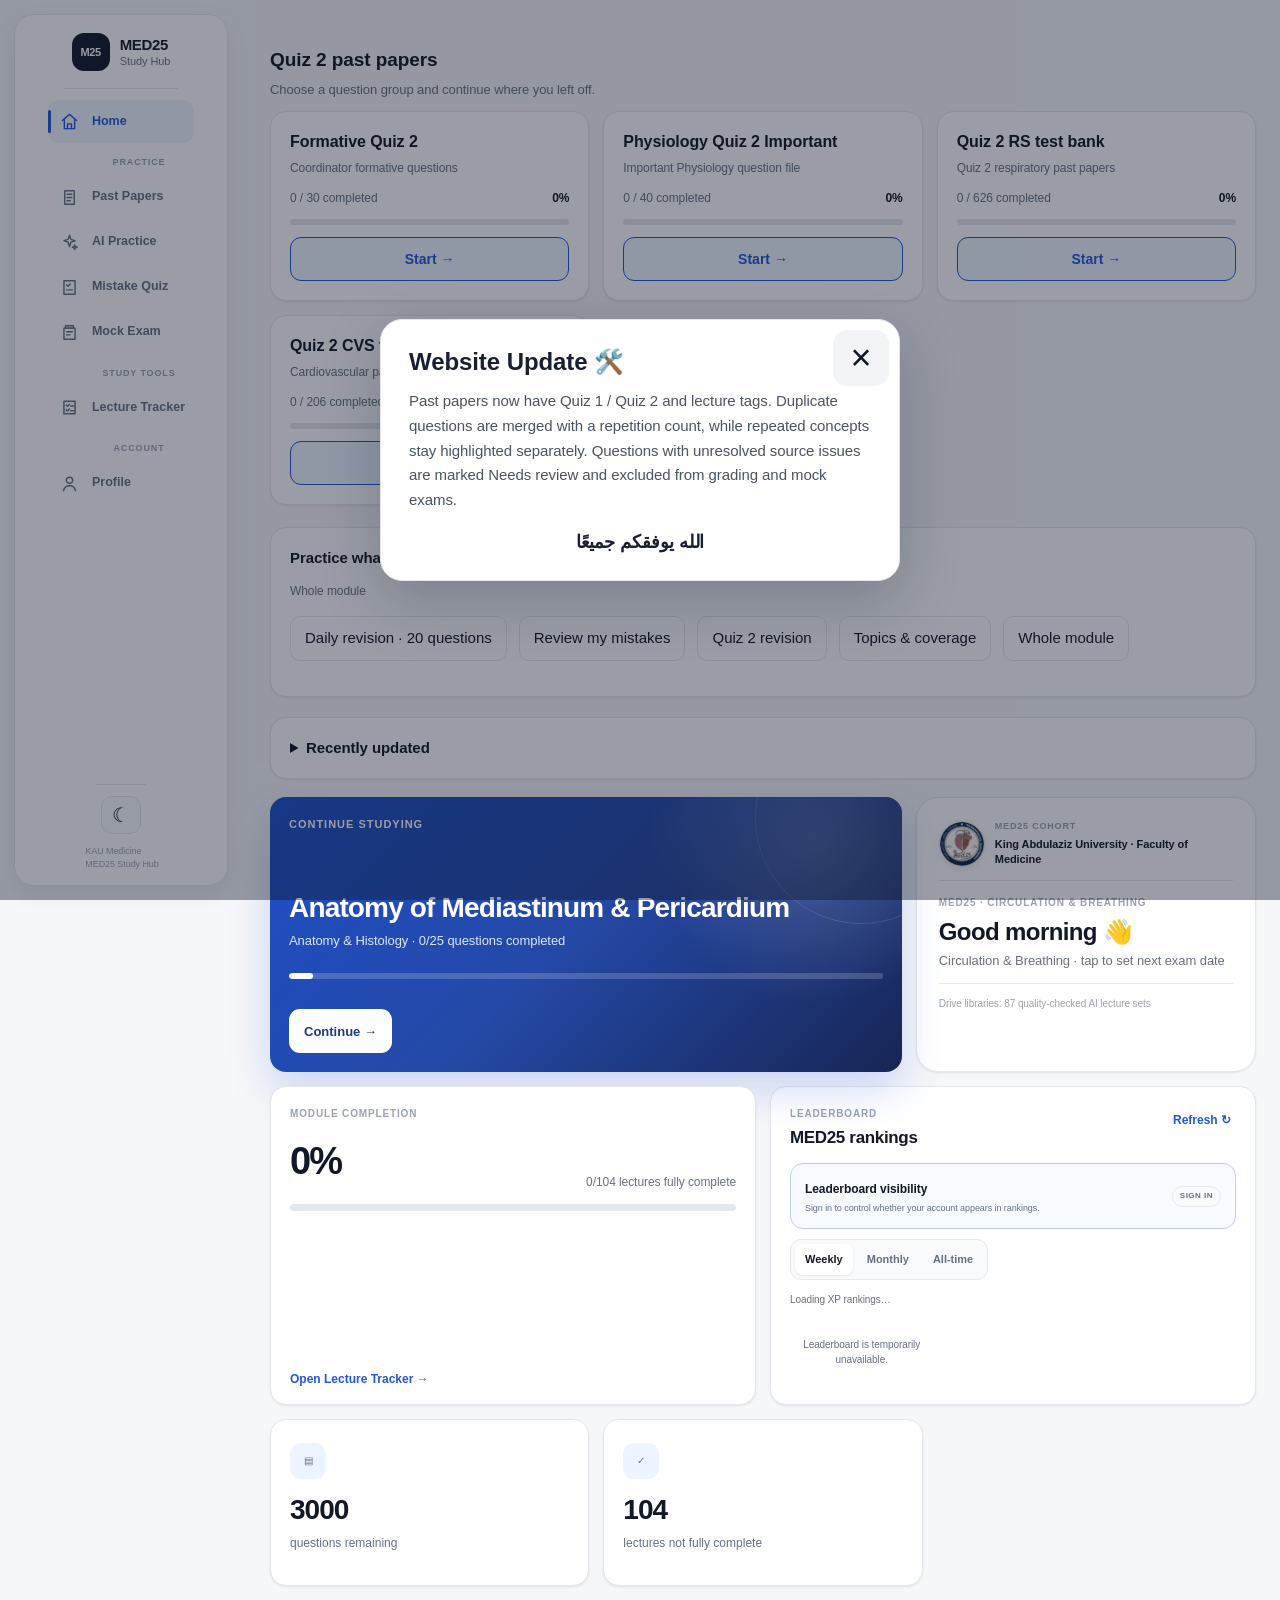
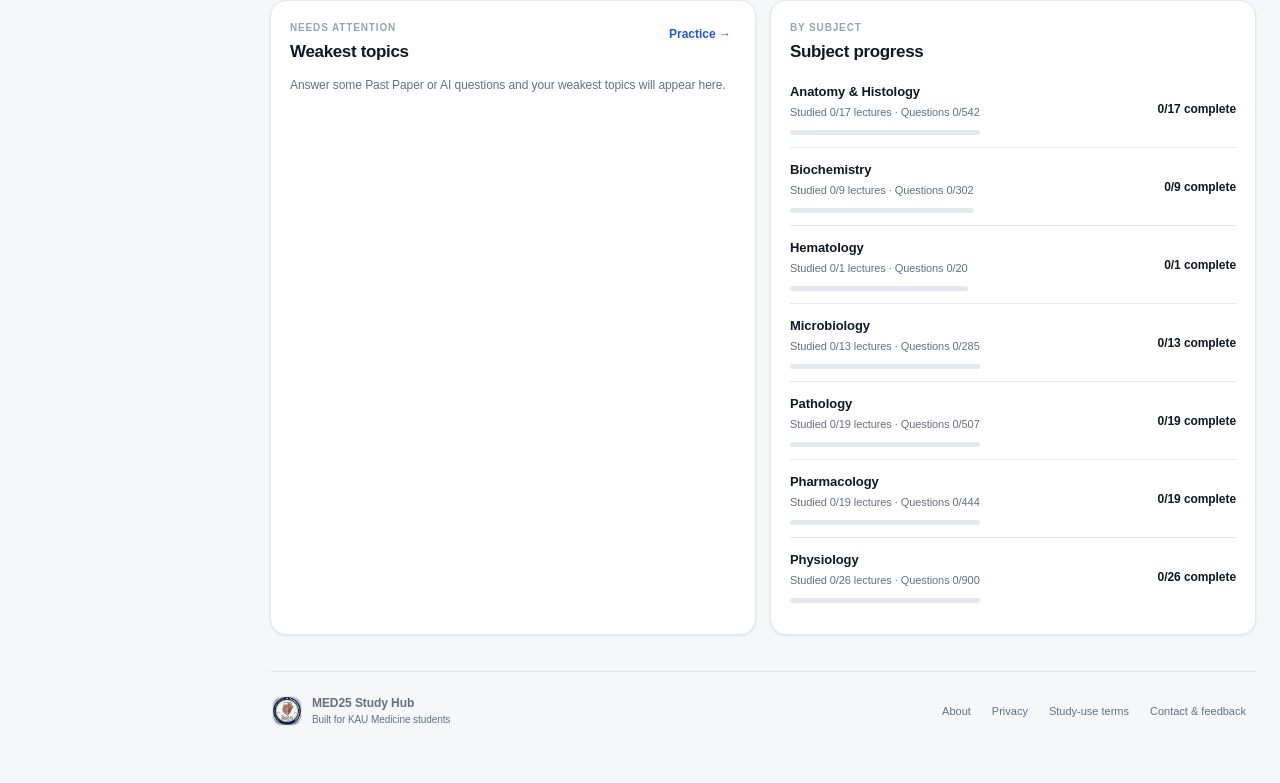
==== index.html @ a440628d "Give default account icons varied consistent colors across profiles and rankings" ====
<!doctype html>
<html lang="en">
<head>
<meta charset="utf-8">
<meta name="viewport" content="width=device-width,initial-scale=1">
<title>MED25 Study Hub</title>
<style>
body{font-family:-apple-system,BlinkMacSystemFont,"Segoe UI",sans-serif;margin:0;background:#f8fafc;color:#101828}
#hubLoader{min-height:100vh;display:grid;place-items:center;padding:24px;text-align:center}
#hubLoader b{font-size:20px}#hubLoader span{display:block;color:#667085;margin-top:8px;font-size:13px}
</style>
</head>
<body>
<div id="hubLoader"><div><b>Loading MED25 Study Hub…</b><span>Home · Past Papers · AI Questions</span></div></div>
<script src="med25-content-patch.js?v=20261013"></script>
<script src="study-hub-loader.js?v=20261020iconcolors"></script>
<script src="xp-reliability.js?v=2"></script>
</body>
</html>
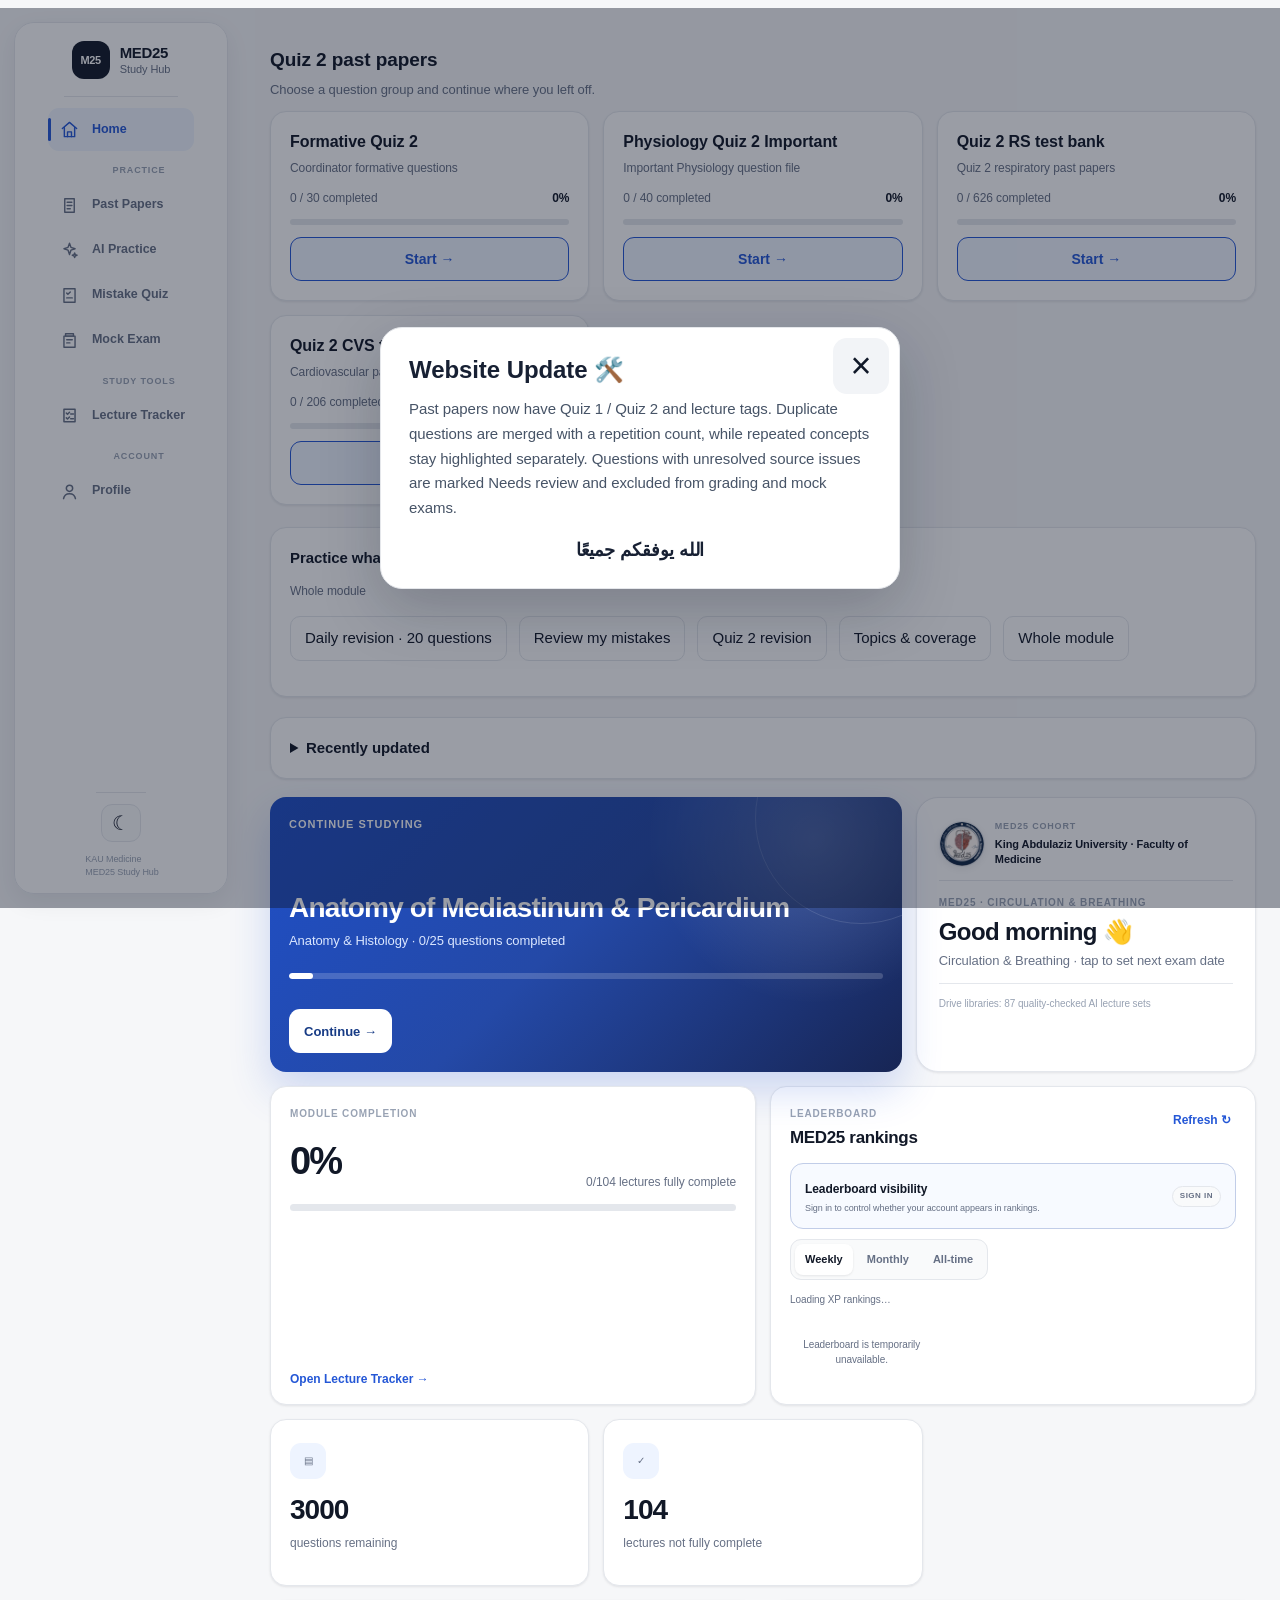
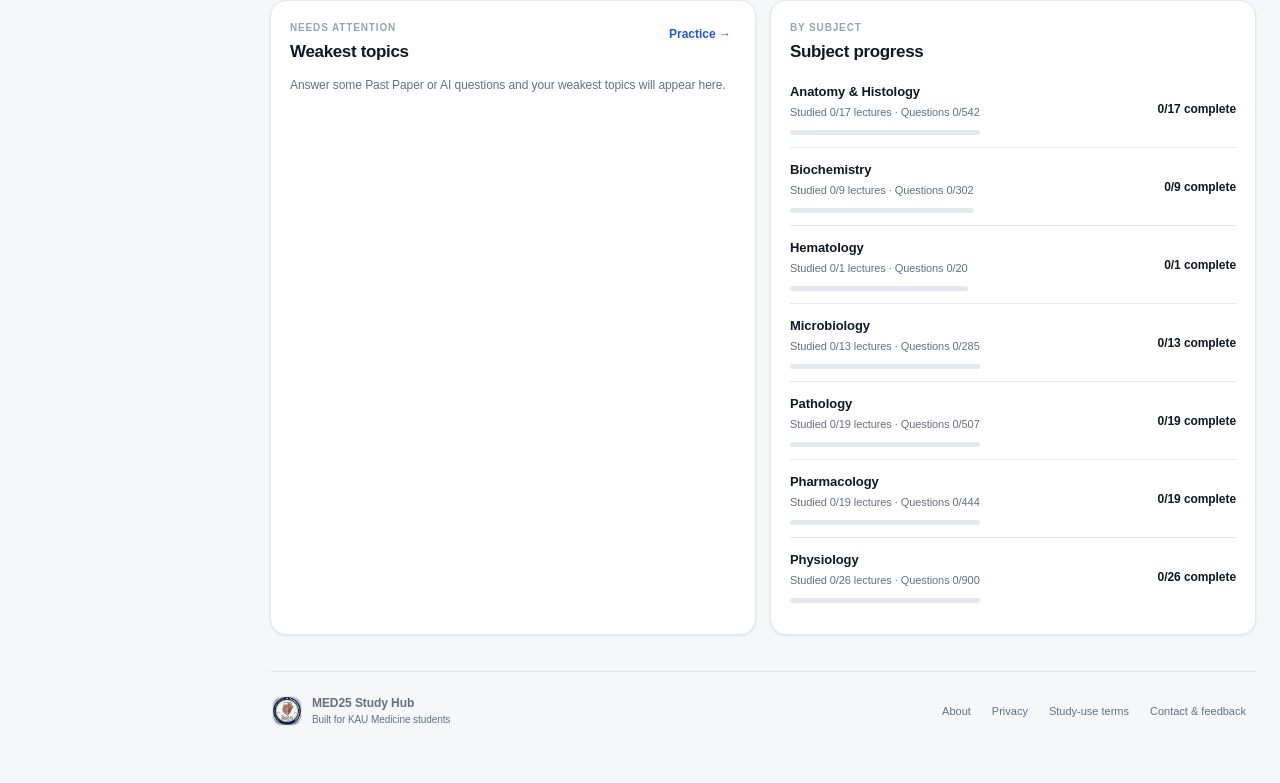
==== commit 0fd231cd: "Enforce background-based black or white initials across all player icons" ====
--- a/index.html
+++ b/index.html
@@ -13,7 +13,7 @@
 <body>
 <div id="hubLoader"><div><b>Loading MED25 Study Hub…</b><span>Home · Past Papers · AI Questions</span></div></div>
 <script src="med25-content-patch.js?v=20261013"></script>
-<script src="study-hub-loader.js?v=20261020iconcolors"></script>
+<script src="study-hub-loader.js?v=20261020icontext"></script>
 <script src="xp-reliability.js?v=2"></script>
 </body>
 </html>
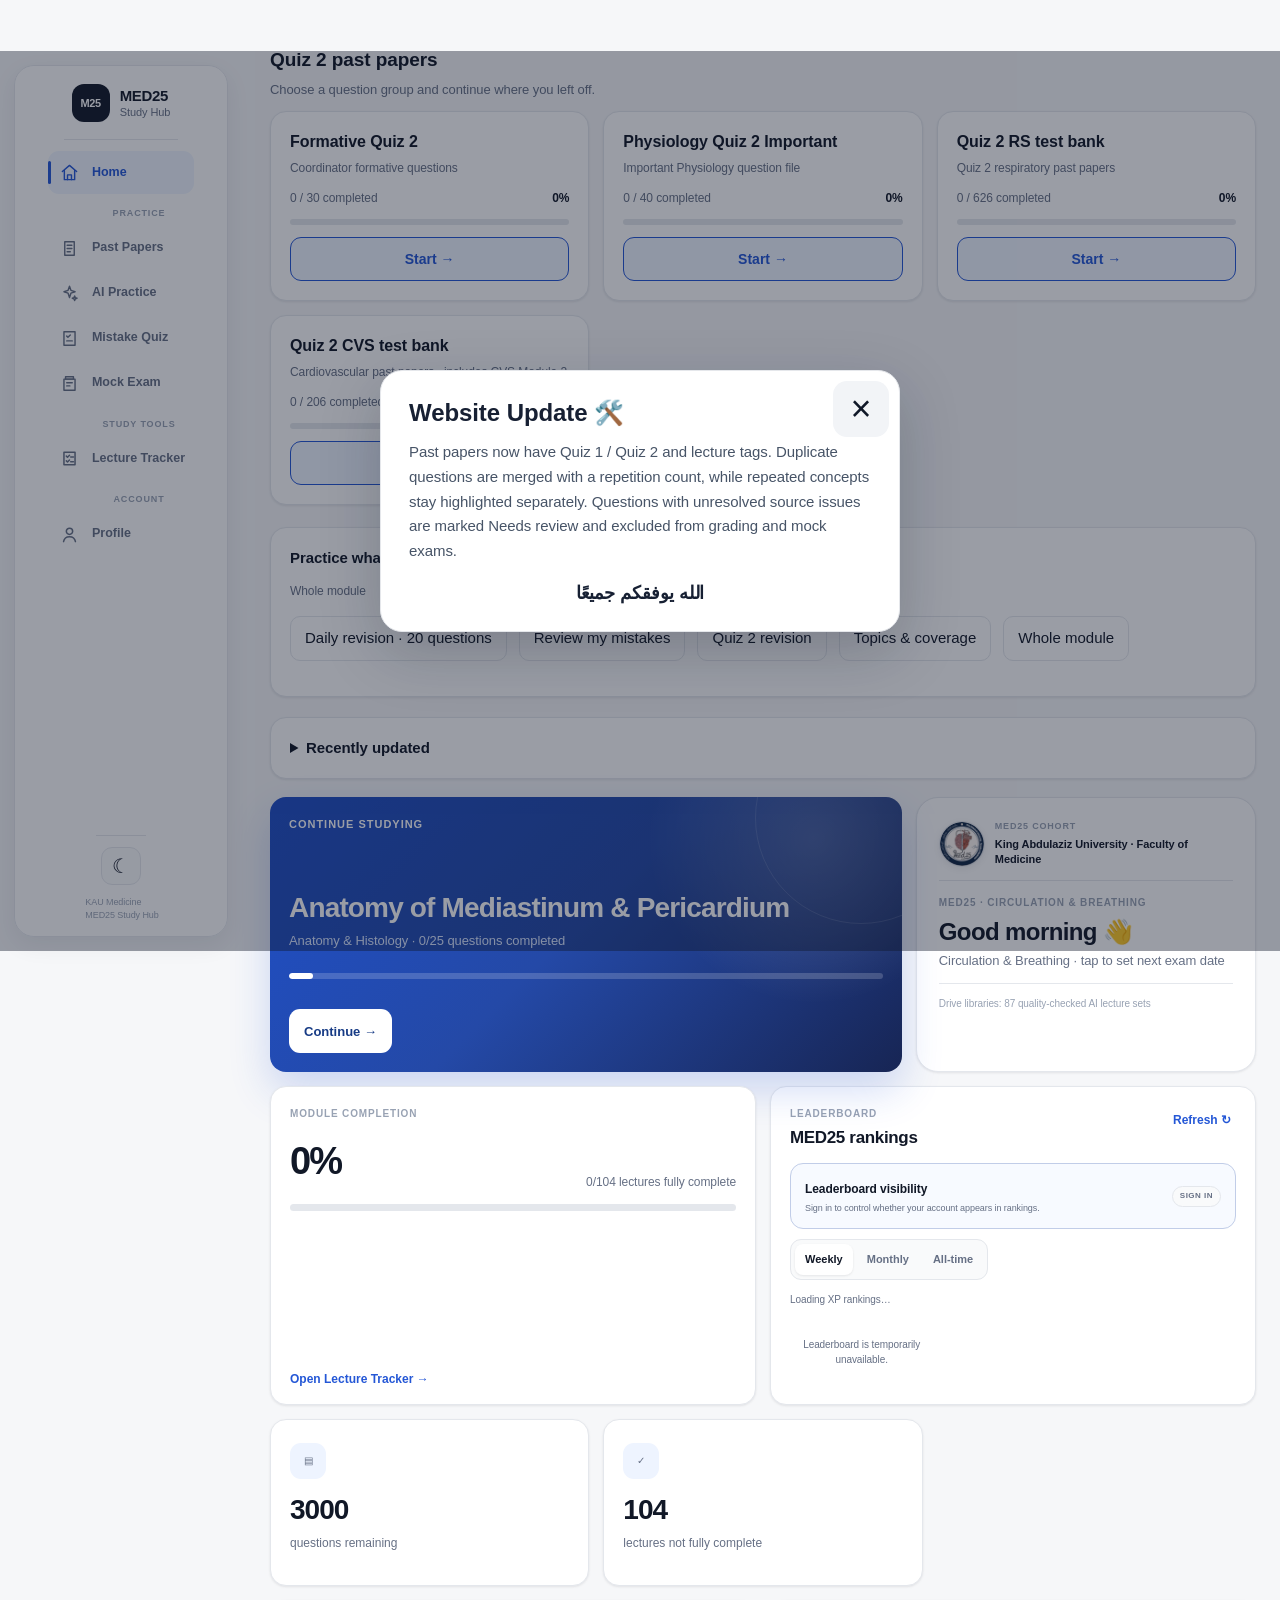
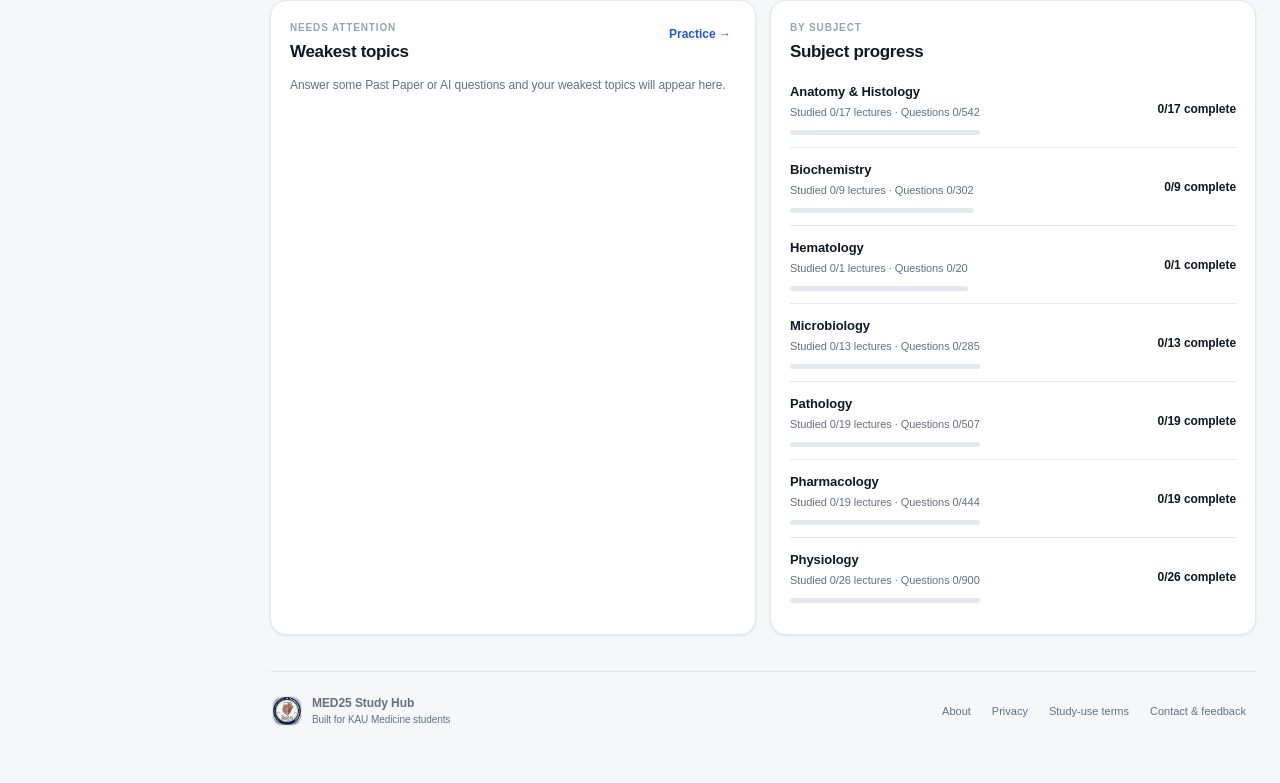
==== commit a789c6f5: "Restore Quiz 2 formative wording and supplied answer keys exactly" ====
--- a/index.html
+++ b/index.html
@@ -13,7 +13,7 @@
 <body>
 <div id="hubLoader"><div><b>Loading MED25 Study Hub…</b><span>Home · Past Papers · AI Questions</span></div></div>
 <script src="med25-content-patch.js?v=20261013"></script>
-<script src="study-hub-loader.js?v=20261020icontext"></script>
+<script src="study-hub-loader.js?v=20261020formativeoriginal"></script>
 <script src="xp-reliability.js?v=2"></script>
 </body>
 </html>
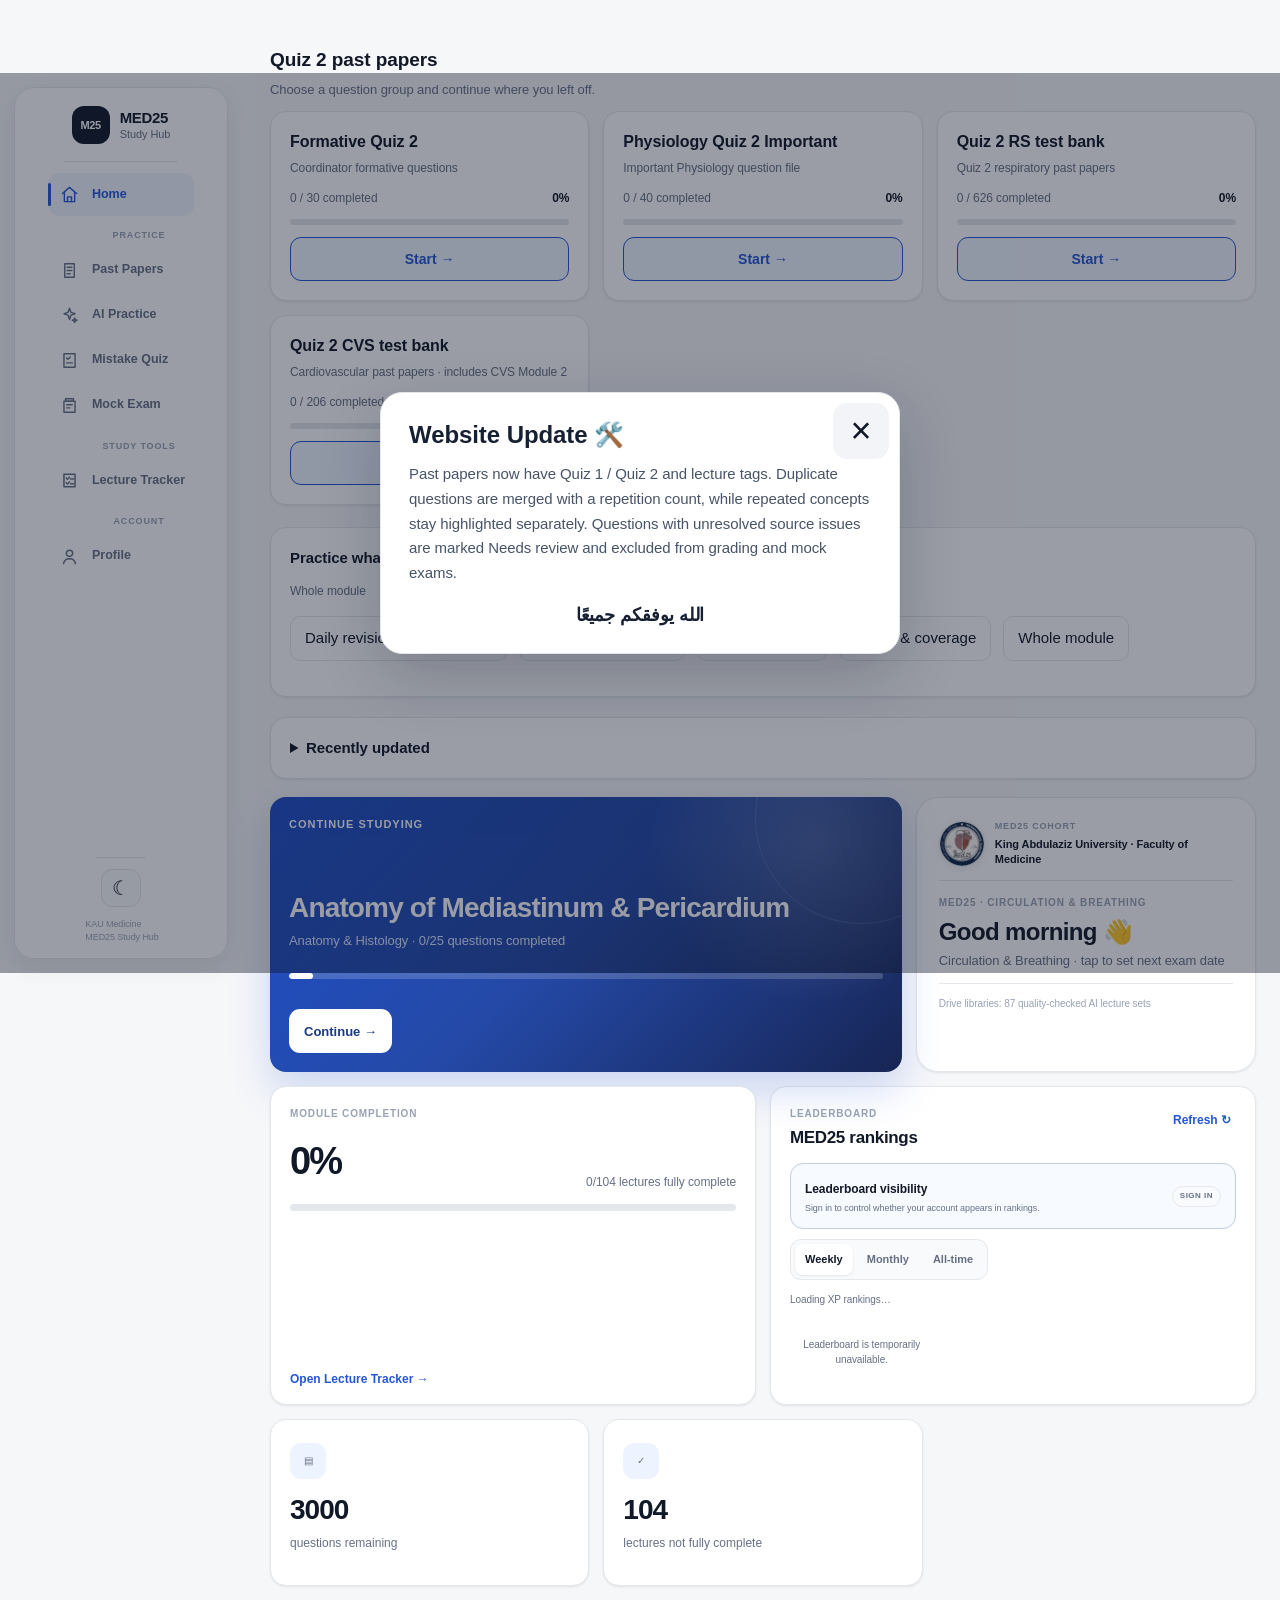
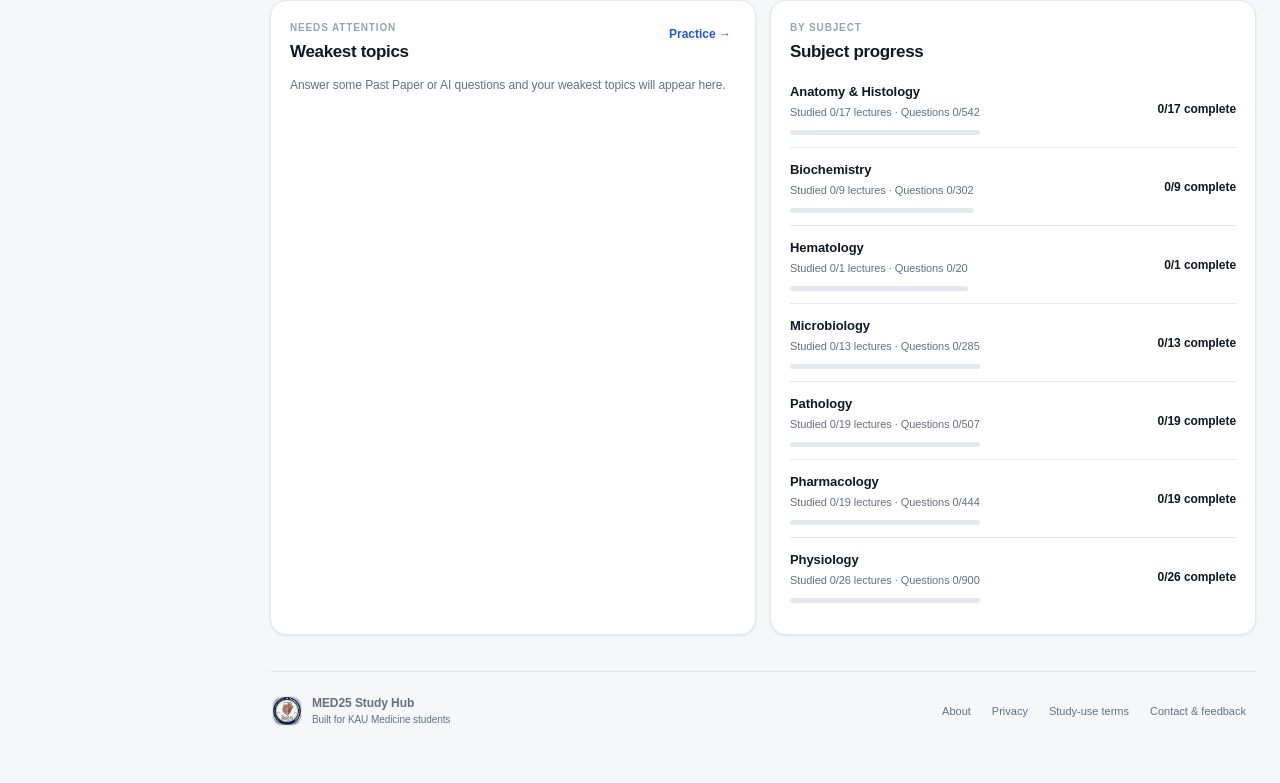
==== commit 23fa34d0: "Add live student accuracy sorting and keep answered practice cards stable" ====
--- a/index.html
+++ b/index.html
@@ -13,7 +13,7 @@
 <body>
 <div id="hubLoader"><div><b>Loading MED25 Study Hub…</b><span>Home · Past Papers · AI Questions</span></div></div>
 <script src="med25-content-patch.js?v=20261013"></script>
-<script src="study-hub-loader.js?v=20261020formativeoriginal"></script>
+<script src="study-hub-loader.js?v=20261020stablesorting"></script>
 <script src="xp-reliability.js?v=2"></script>
 </body>
 </html>
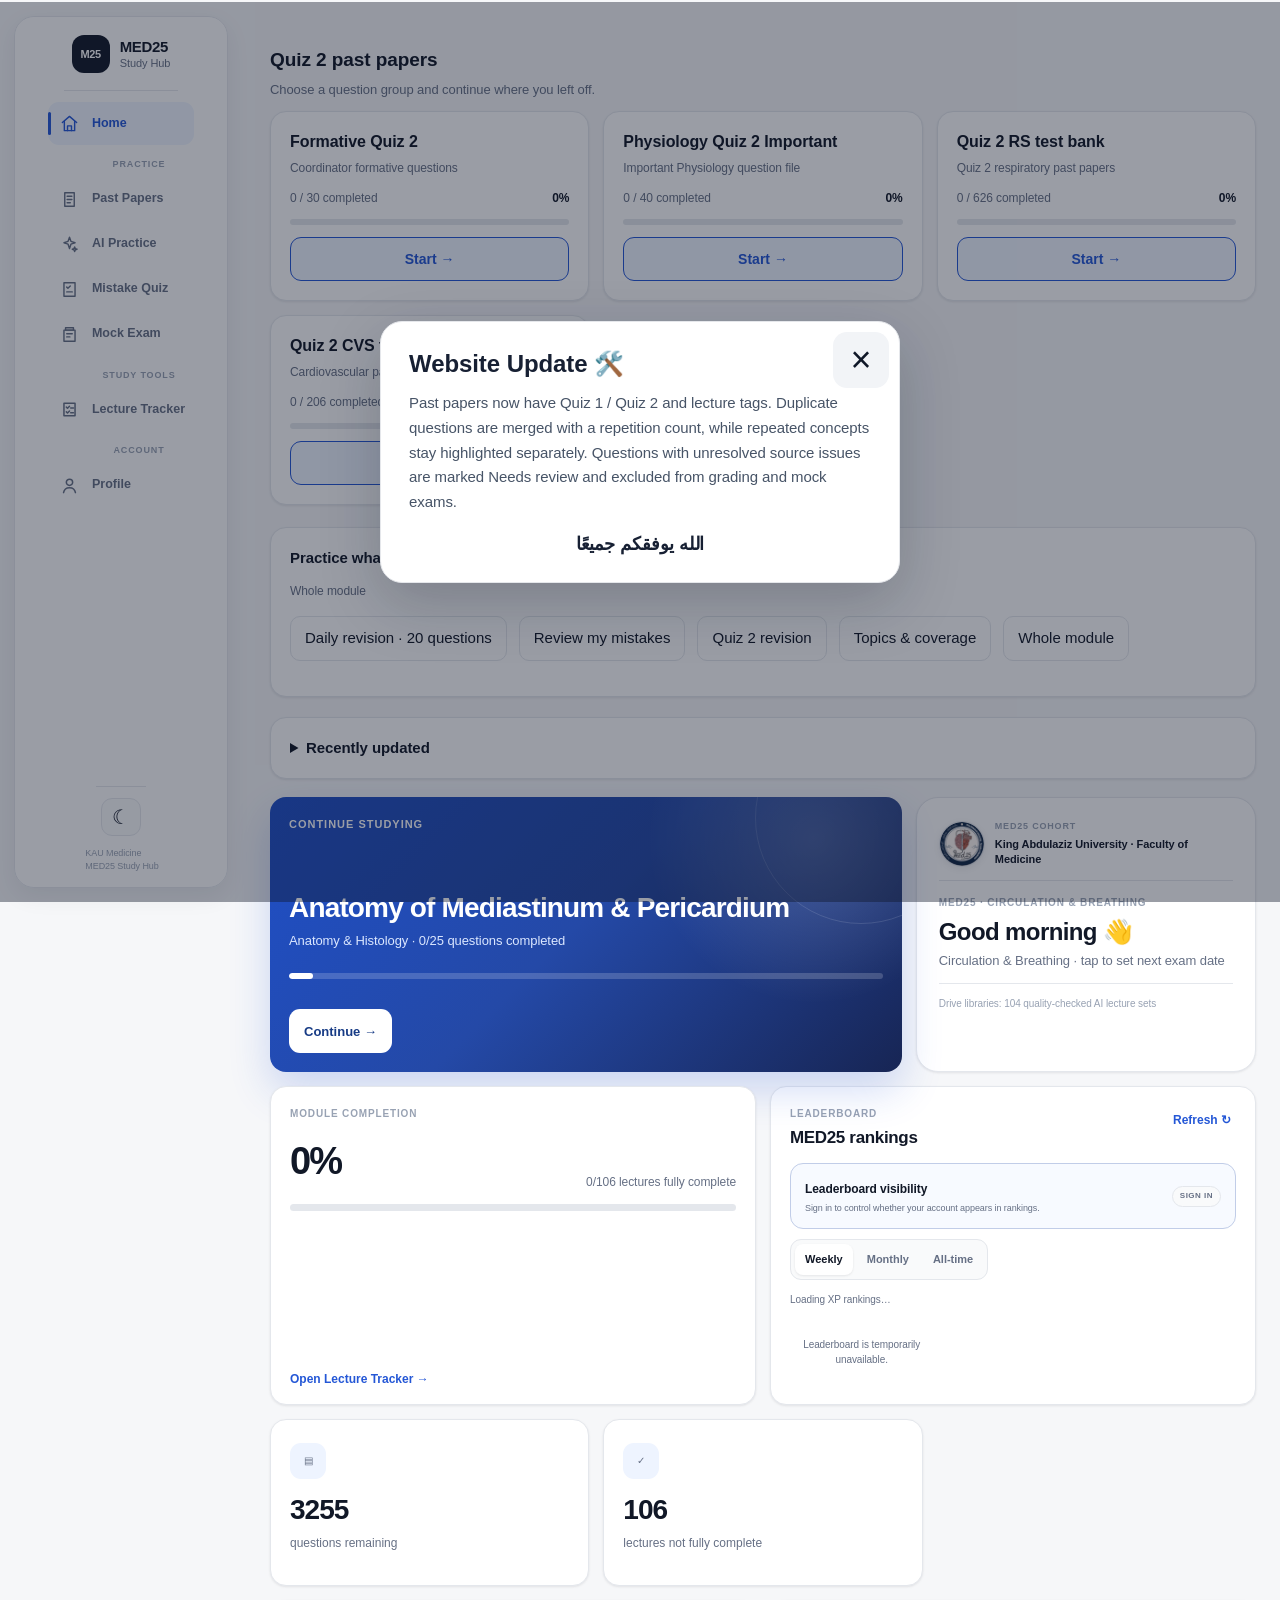
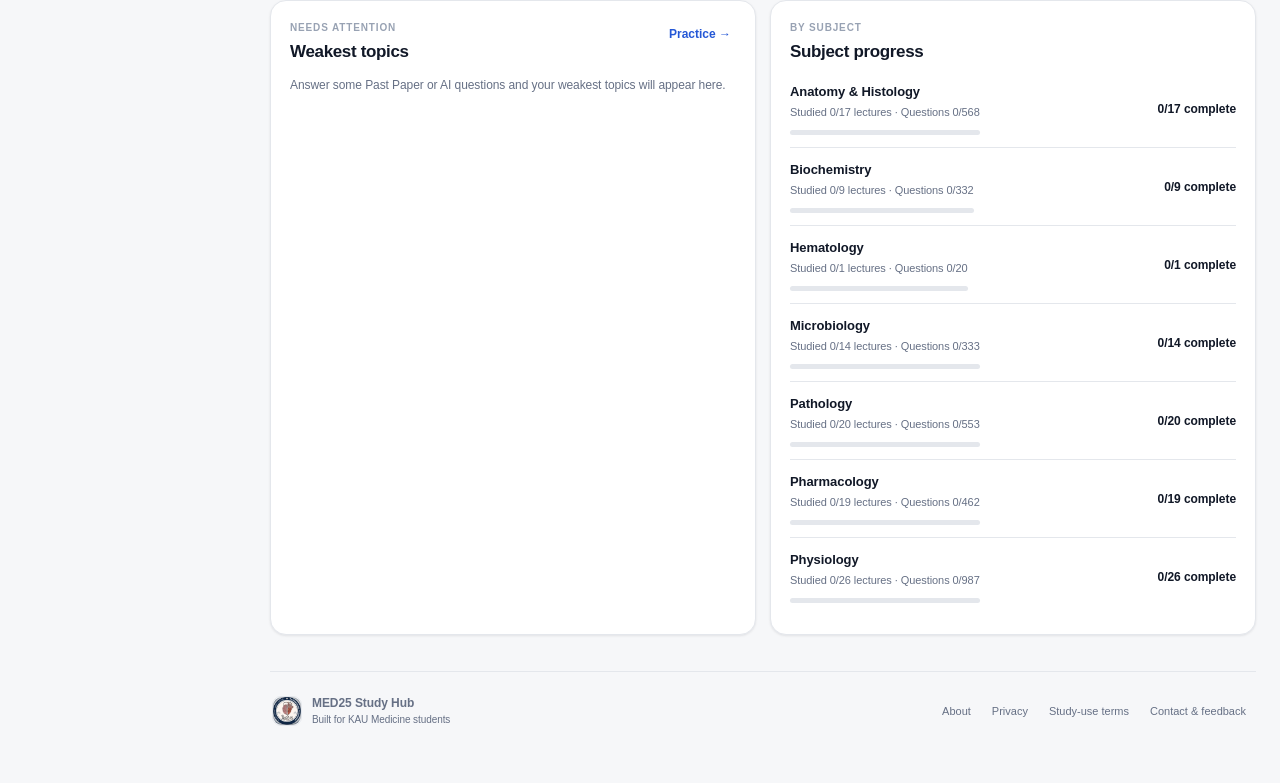
==== commit 50b03ac8: "Complete AI practice coverage and grade ungraded student-bank questions" ====
--- a/index.html
+++ b/index.html
@@ -13,7 +13,7 @@
 <body>
 <div id="hubLoader"><div><b>Loading MED25 Study Hub…</b><span>Home · Past Papers · AI Questions</span></div></div>
 <script src="med25-content-patch.js?v=20261013"></script>
-<script src="study-hub-loader.js?v=20261020stablesorting"></script>
+<script src="study-hub-loader.js?v=20261020aicoveragegrading"></script>
 <script src="xp-reliability.js?v=2"></script>
 </body>
 </html>
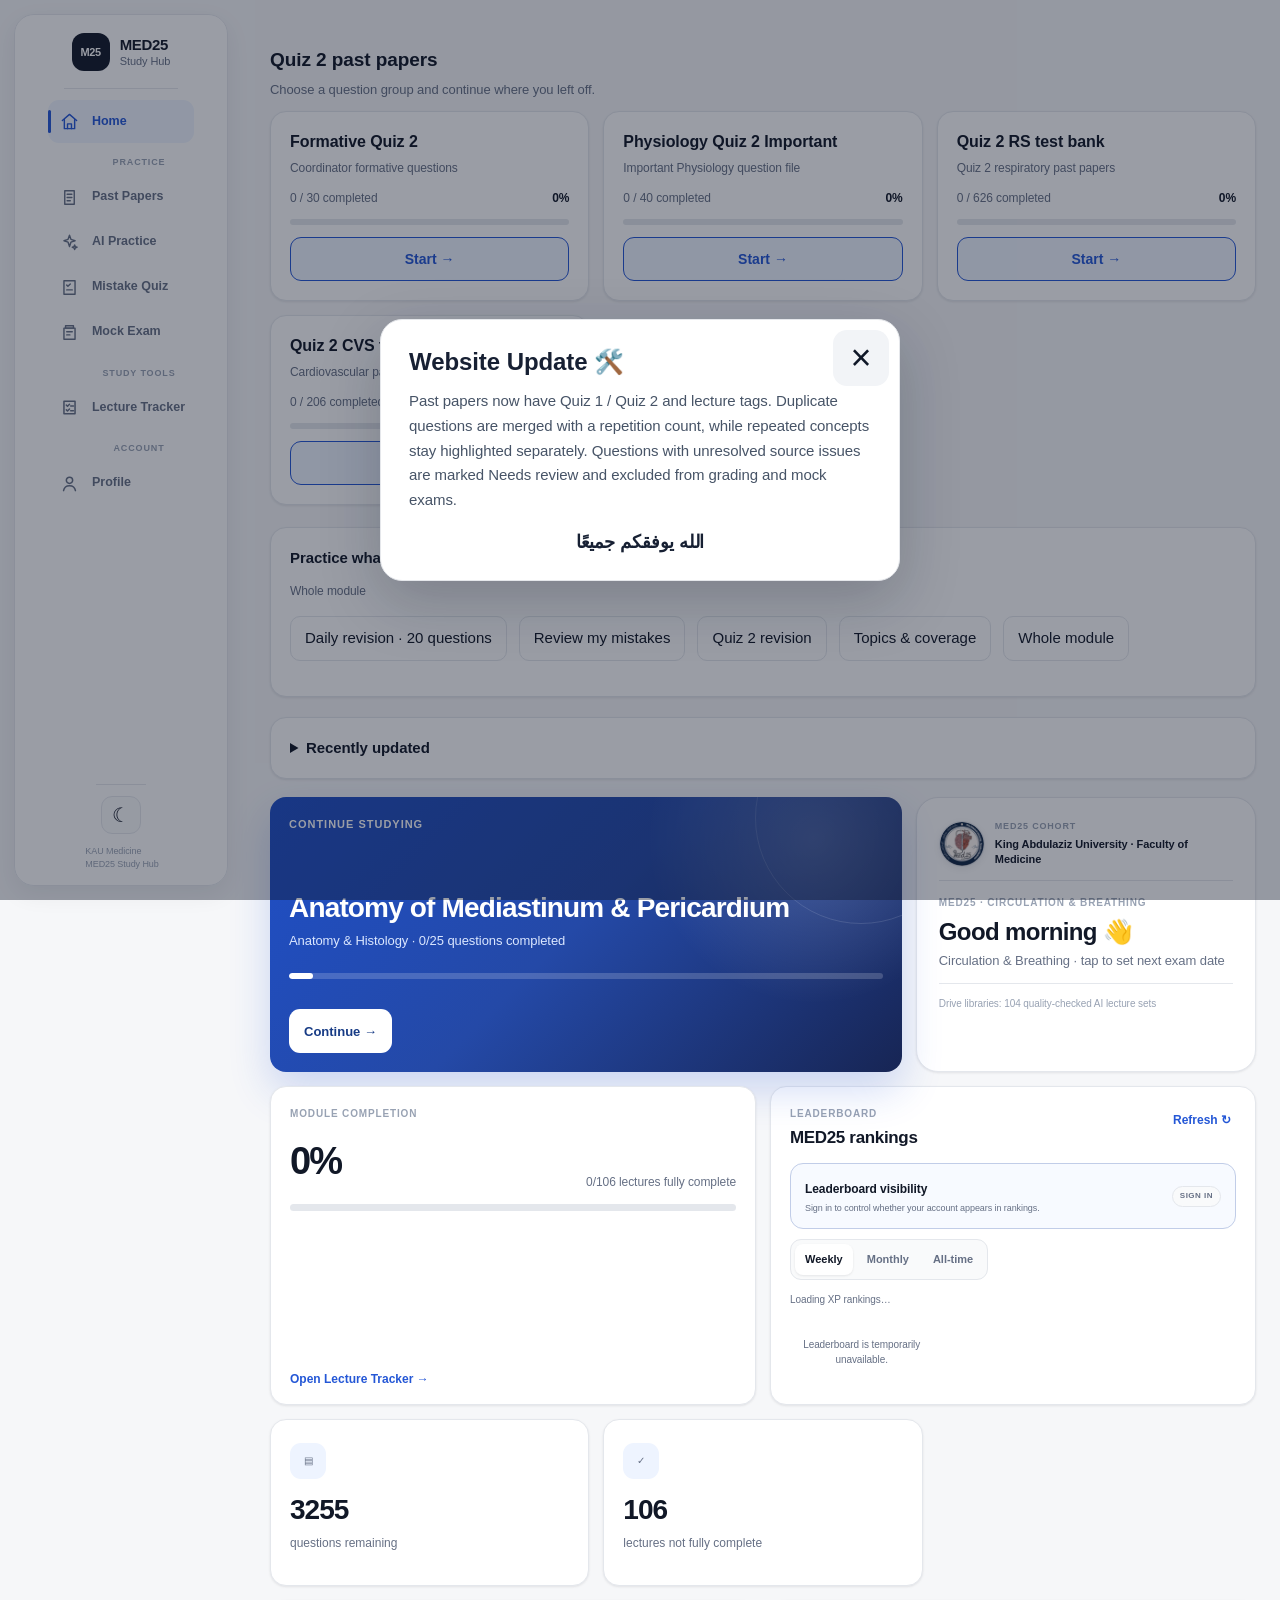
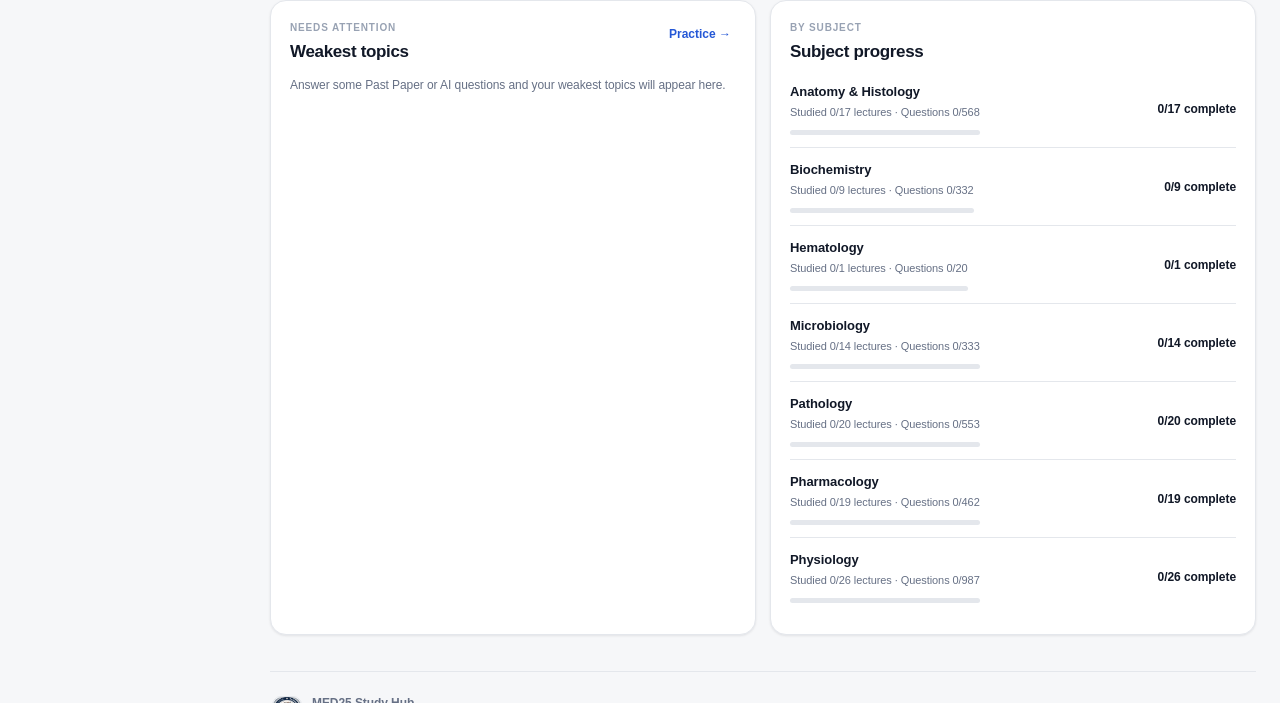
==== commit dbe3233e: "Keep XP confirmations visible and drain pending answers promptly" ====
--- a/index.html
+++ b/index.html
@@ -13,7 +13,7 @@
 <body>
 <div id="hubLoader"><div><b>Loading MED25 Study Hub…</b><span>Home · Past Papers · AI Questions</span></div></div>
 <script src="med25-content-patch.js?v=20261013"></script>
-<script src="study-hub-loader.js?v=20261020aicoveragegrading"></script>
+<script src="study-hub-loader.js?v=20261020xpstatus"></script>
 <script src="xp-reliability.js?v=2"></script>
 </body>
 </html>
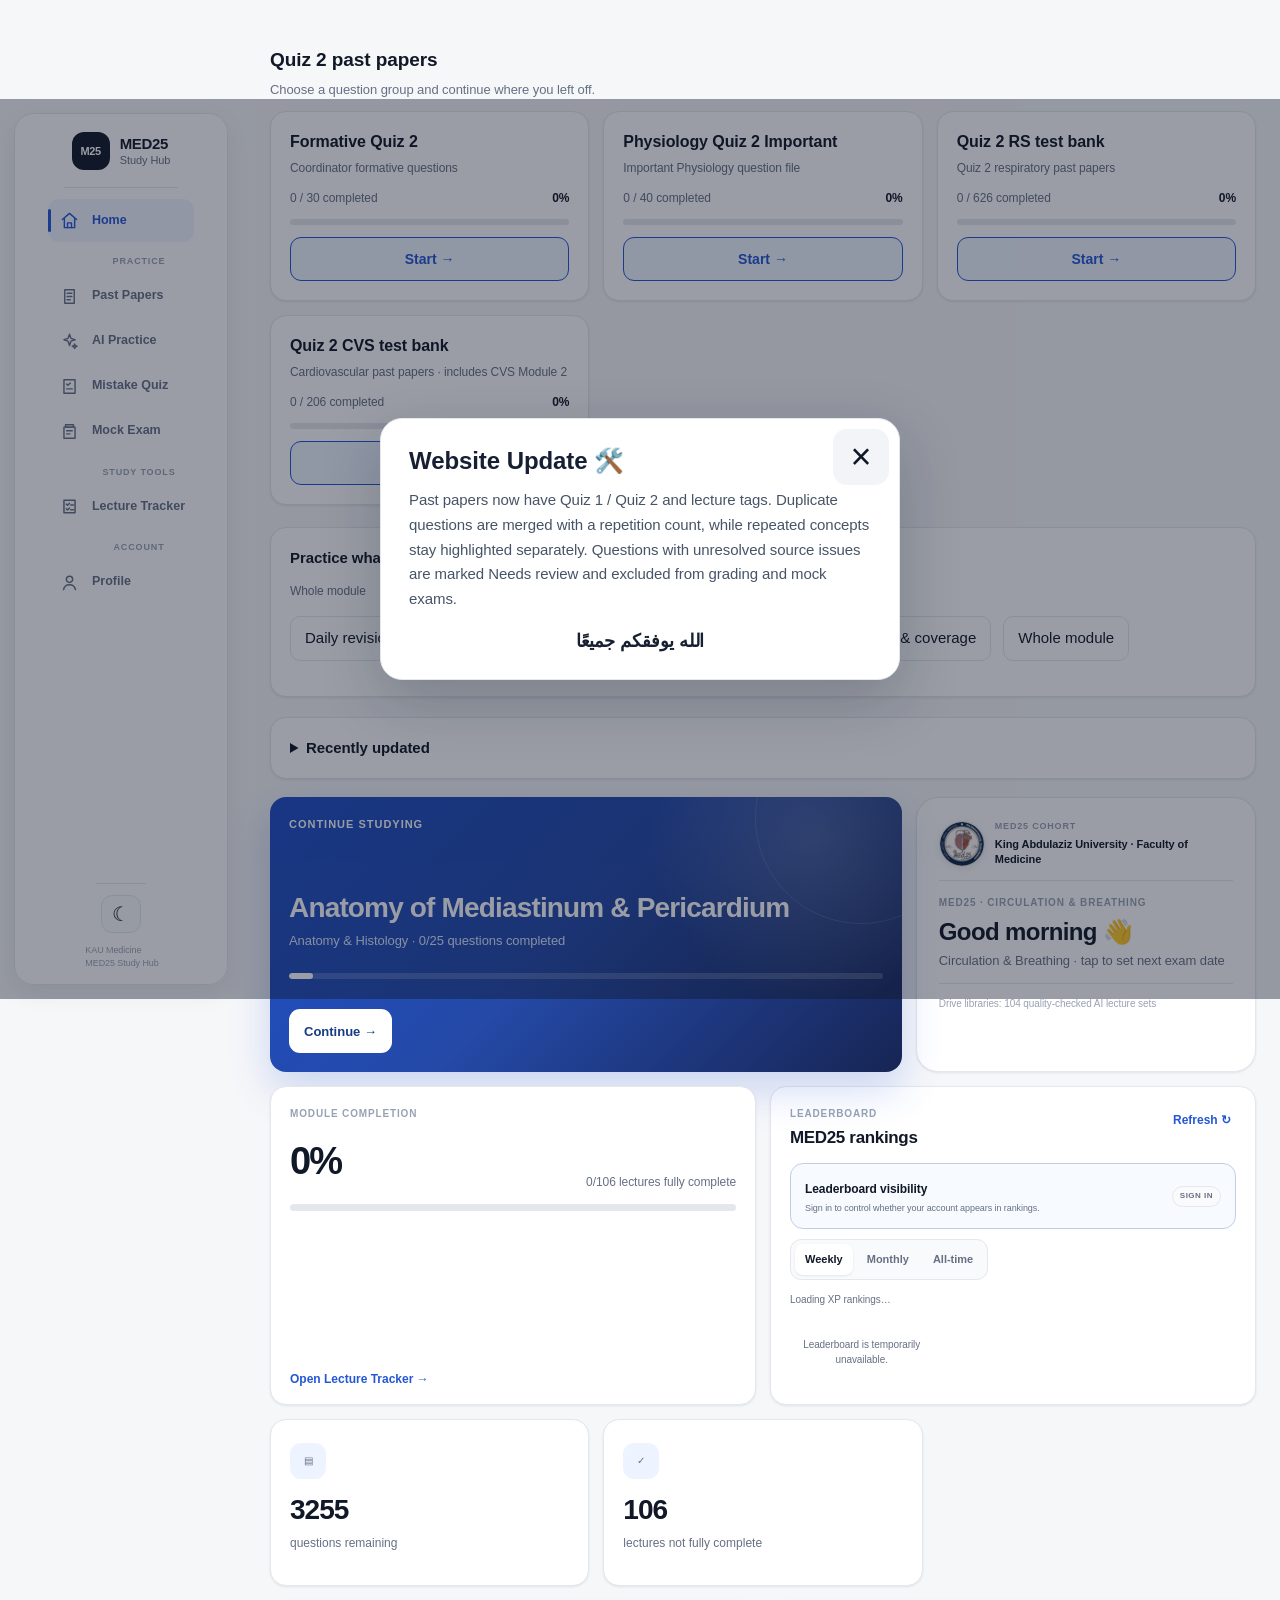
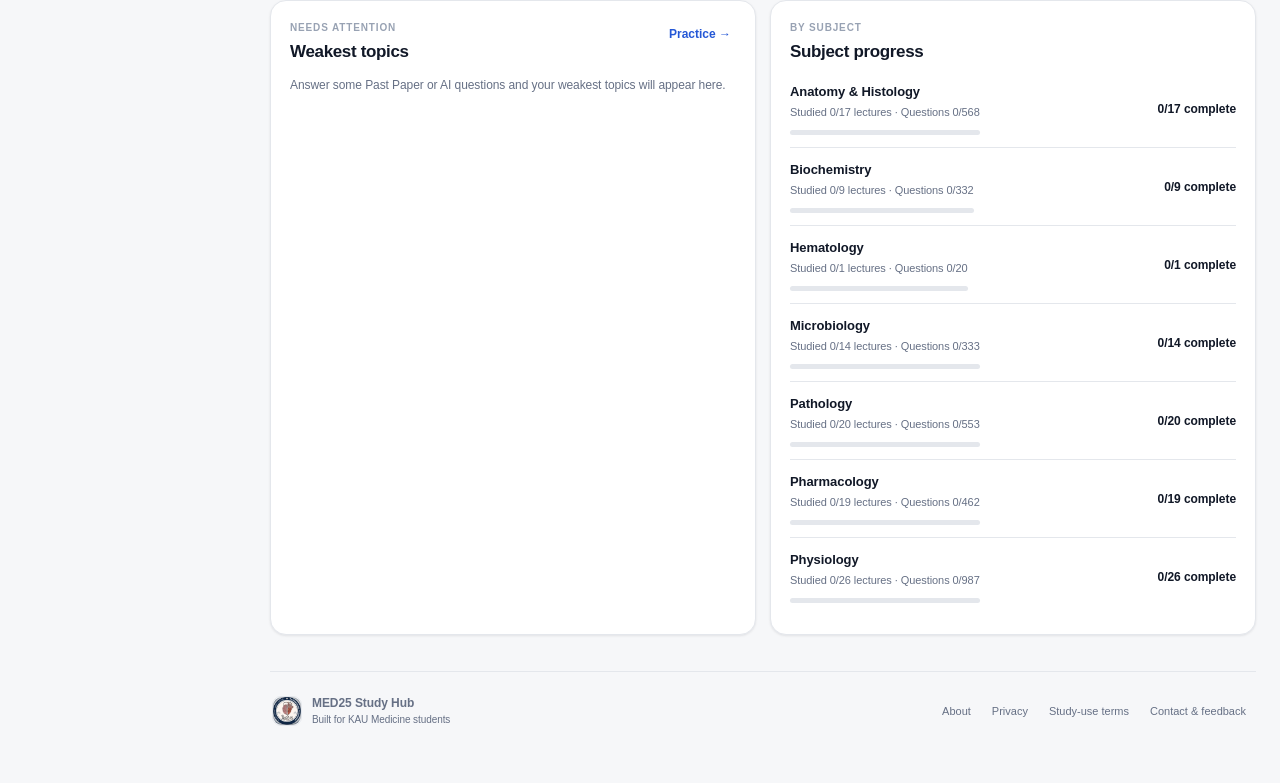
==== commit 3cb1f275: "Award first-attempt XP across revision and submitted mock exams" ====
--- a/index.html
+++ b/index.html
@@ -13,7 +13,7 @@
 <body>
 <div id="hubLoader"><div><b>Loading MED25 Study Hub…</b><span>Home · Past Papers · AI Questions</span></div></div>
 <script src="med25-content-patch.js?v=20261013"></script>
-<script src="study-hub-loader.js?v=20261020xpstatus"></script>
+<script src="study-hub-loader.js?v=20261020xpeverywhere"></script>
 <script src="xp-reliability.js?v=2"></script>
 </body>
 </html>
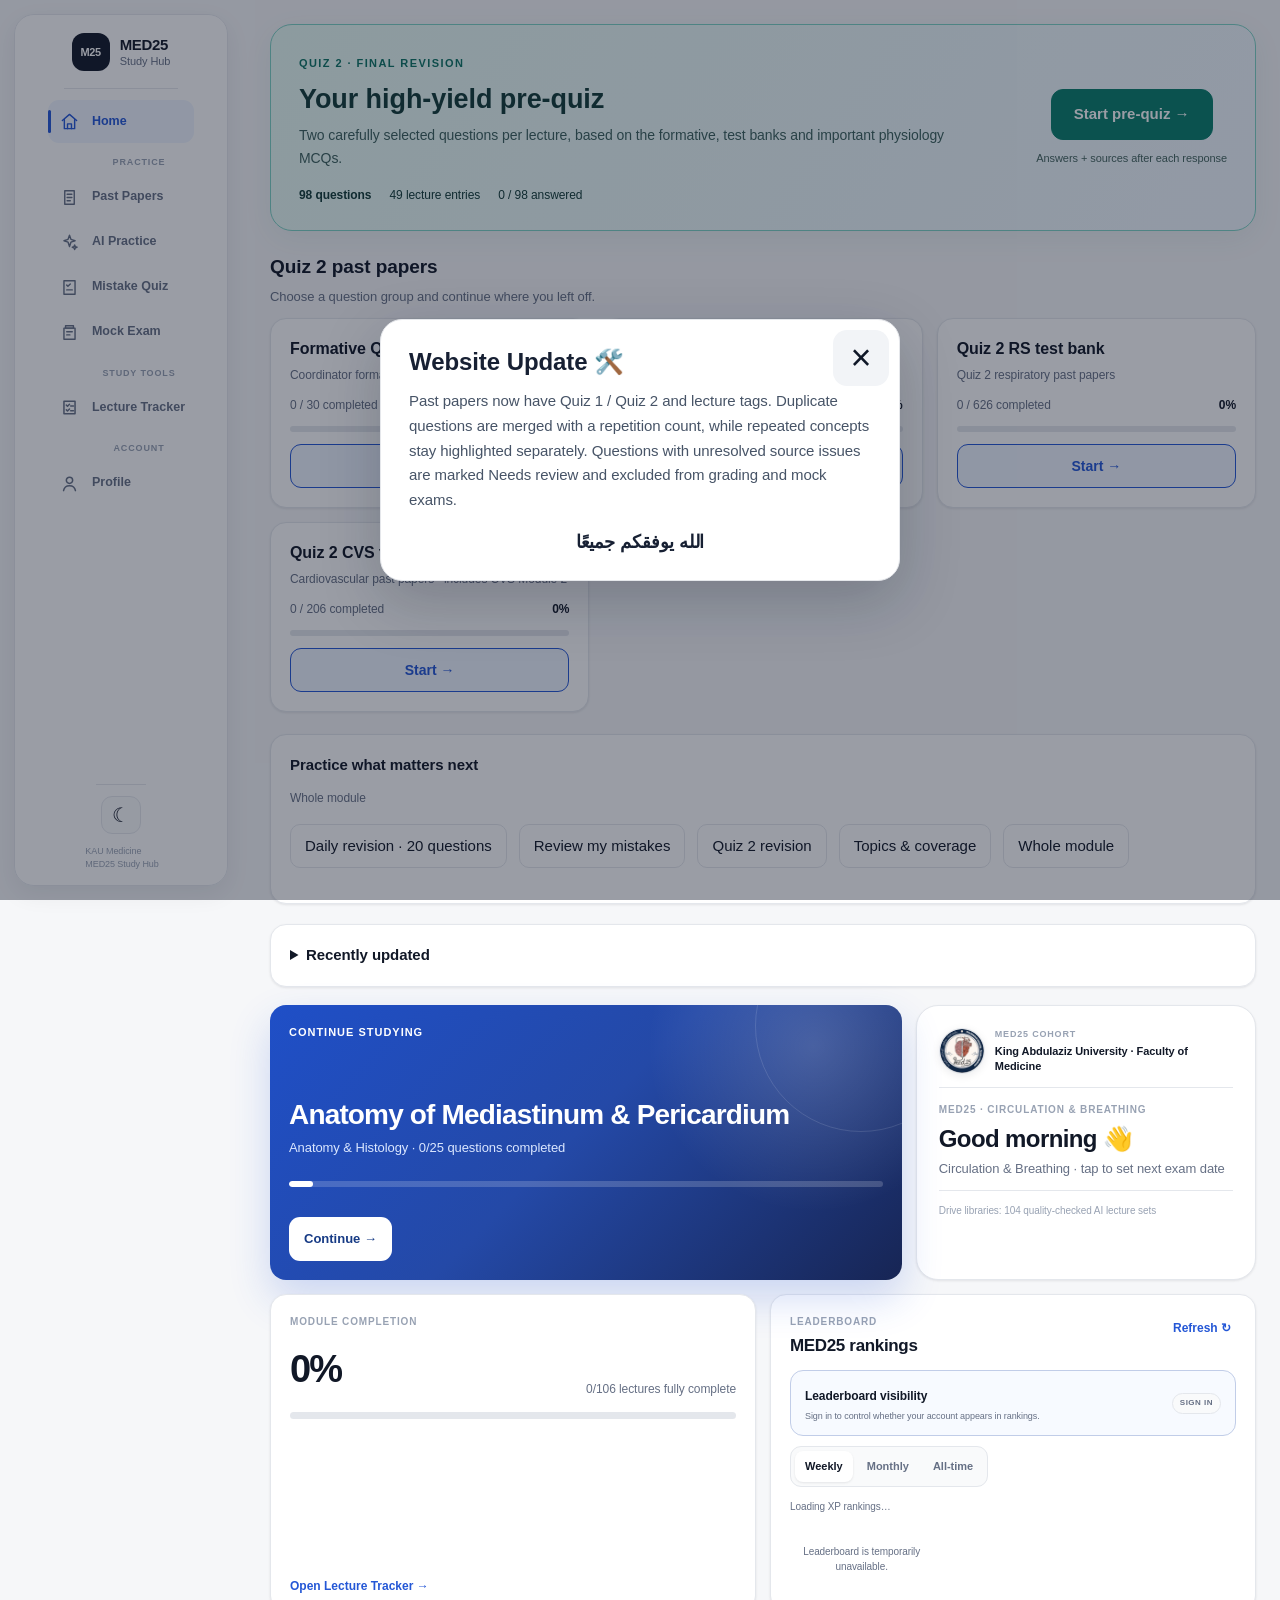
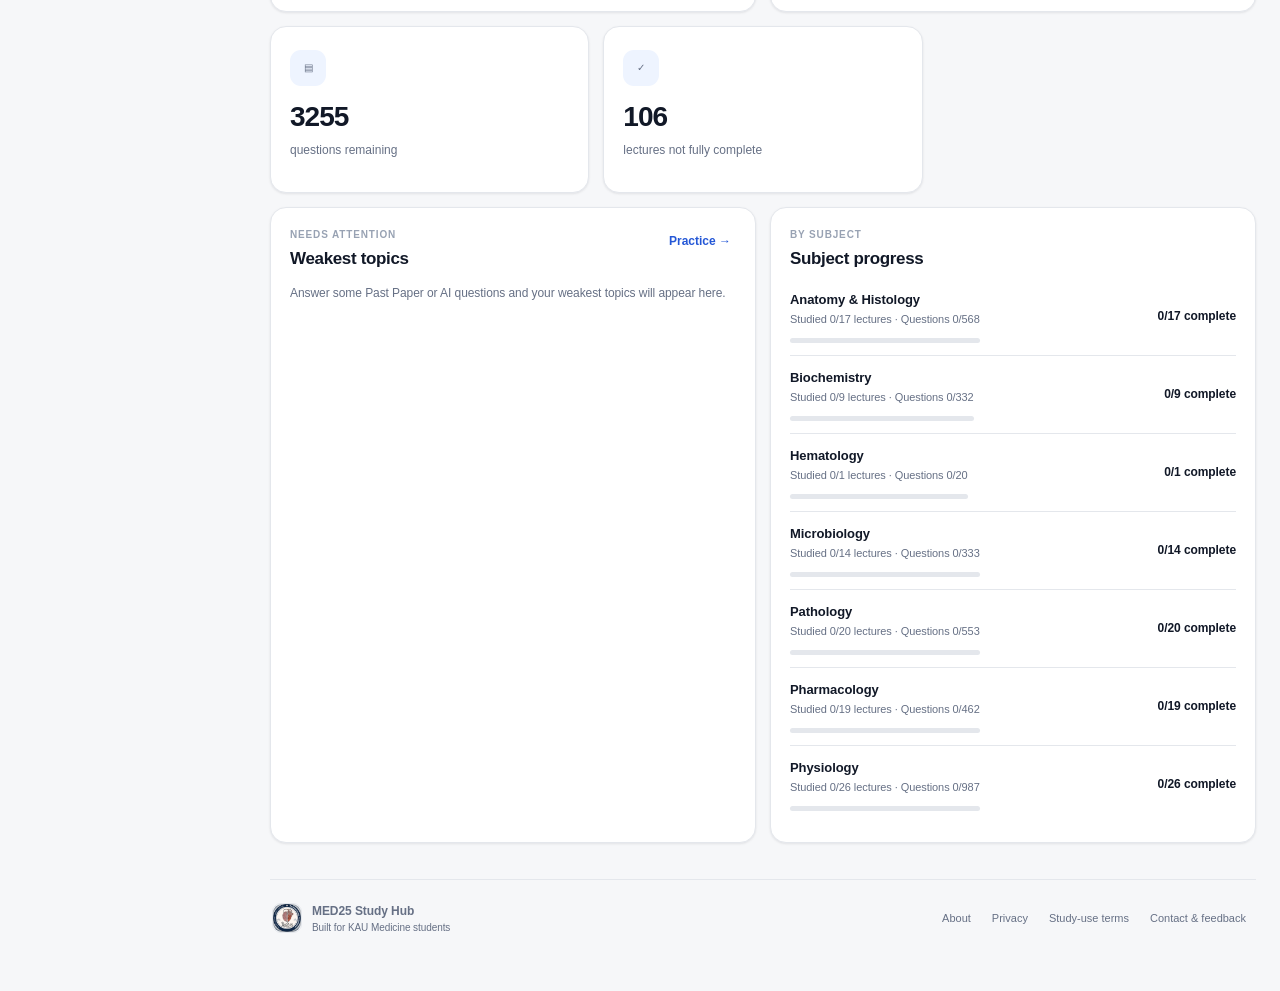
==== commit 65cedf24: "Add Quiz 2 high-yield pre-quiz with two questions per lecture and home card" ====
--- a/index.html
+++ b/index.html
@@ -13,7 +13,7 @@
 <body>
 <div id="hubLoader"><div><b>Loading MED25 Study Hub…</b><span>Home · Past Papers · AI Questions</span></div></div>
 <script src="med25-content-patch.js?v=20261013"></script>
-<script src="study-hub-loader.js?v=20261020xpeverywhere"></script>
+<script src="study-hub-loader.js?v=20261022prequiz"></script>
 <script src="xp-reliability.js?v=2"></script>
 </body>
 </html>
